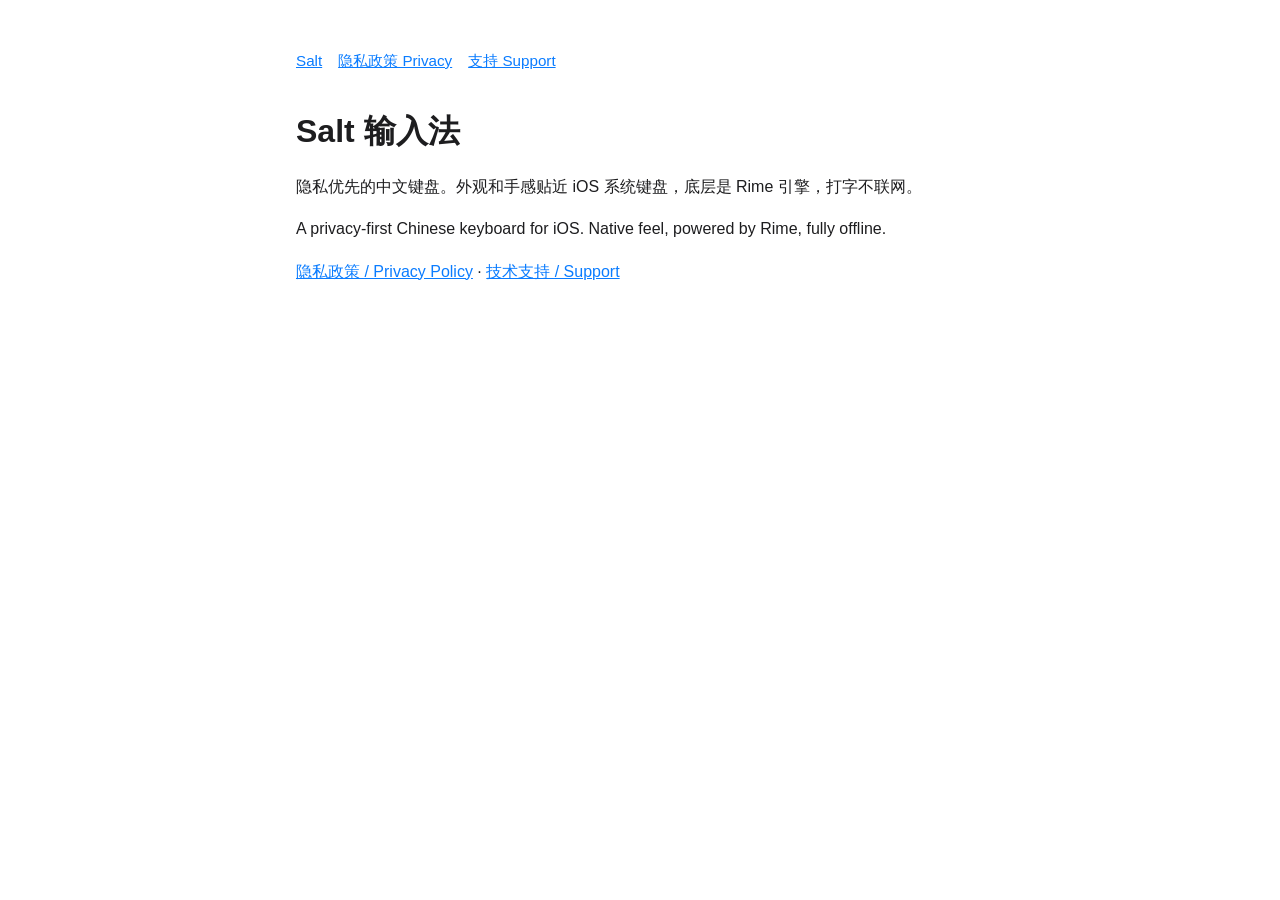
==== index.html @ 6d0b430e "Add landing, privacy policy and support pages Co-Authored-By: Claude Opus 5.5 <noreply@anthropic.com" ====
<!doctype html>
<html lang="zh-Hans">
<head>
<meta charset="utf-8">
<meta name="viewport" content="width=device-width,initial-scale=1">
<title>Salt 输入法</title>
<link rel="stylesheet" href="style.css">
</head>
<body><main>
<nav><a href="./">Salt</a><a href="privacy.html">隐私政策 Privacy</a><a href="support.html">支持 Support</a></nav>
<h1>Salt 输入法</h1>
<p>隐私优先的中文键盘。外观和手感贴近 iOS 系统键盘，底层是 Rime 引擎，打字不联网。</p>
<p>A privacy-first Chinese keyboard for iOS. Native feel, powered by Rime, fully offline.</p>
<p><a href="privacy.html">隐私政策 / Privacy Policy</a> · <a href="support.html">技术支持 / Support</a></p>
</main></body></html>
---- style.css ----
:root{--bg:#fff;--fg:#1d1d1f;--muted:#6e6e73;--line:#e5e5ea;--accent:#0a7cff}
@media (prefers-color-scheme:dark){:root{--bg:#000;--fg:#f5f5f7;--muted:#a1a1a6;--line:#2c2c2e;--accent:#4da3ff}}
*{box-sizing:border-box}
body{margin:0;background:var(--bg);color:var(--fg);font:16px/1.65 -apple-system,BlinkMacSystemFont,"PingFang SC","PingFang TC","Helvetica Neue",sans-serif}
main{max-width:720px;margin:0 auto;padding:48px 16px 80px}
h1{font-size:2rem;margin:0 0 4px}h2{font-size:1.25rem;margin:2em 0 .5em}
.muted{color:var(--muted);font-size:.9rem}
a{color:var(--accent)}
nav{display:flex;gap:16px;margin-bottom:32px;font-size:.95rem}
hr{border:0;border-top:1px solid var(--line);margin:48px 0}
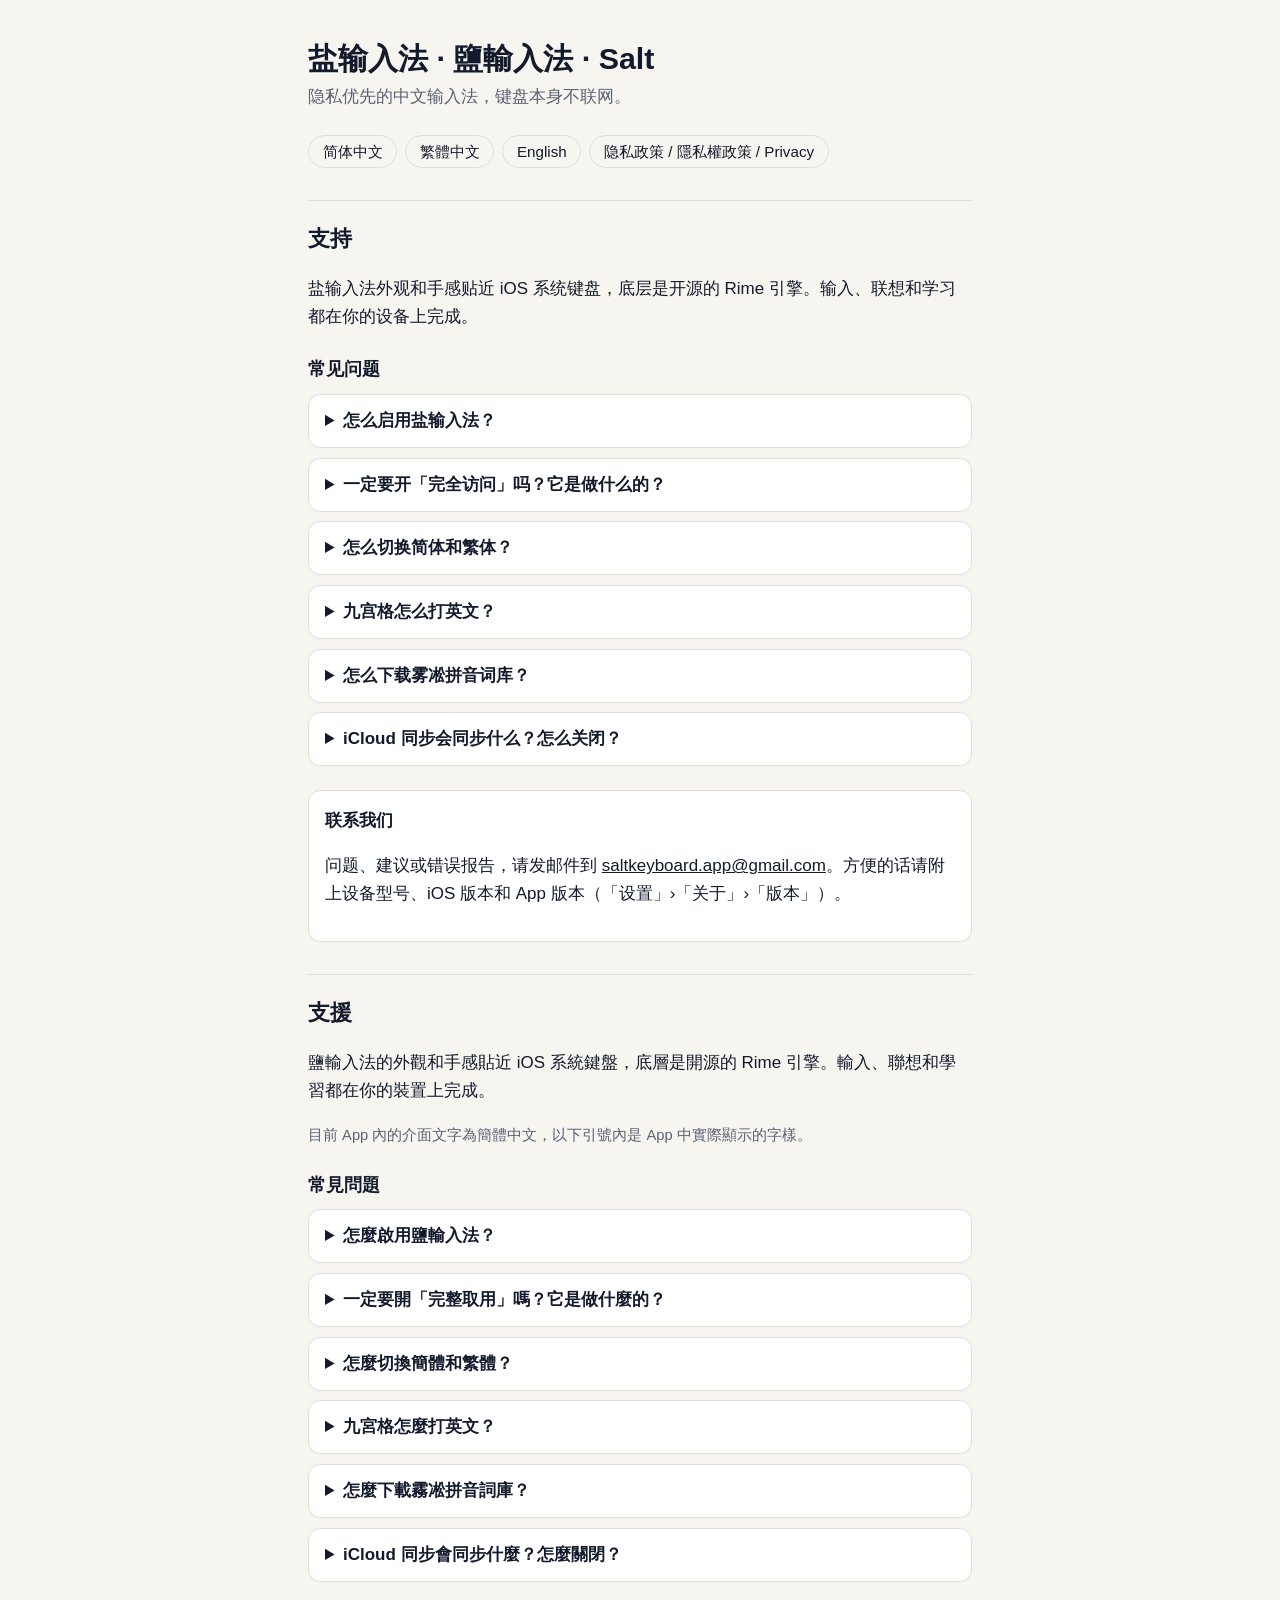
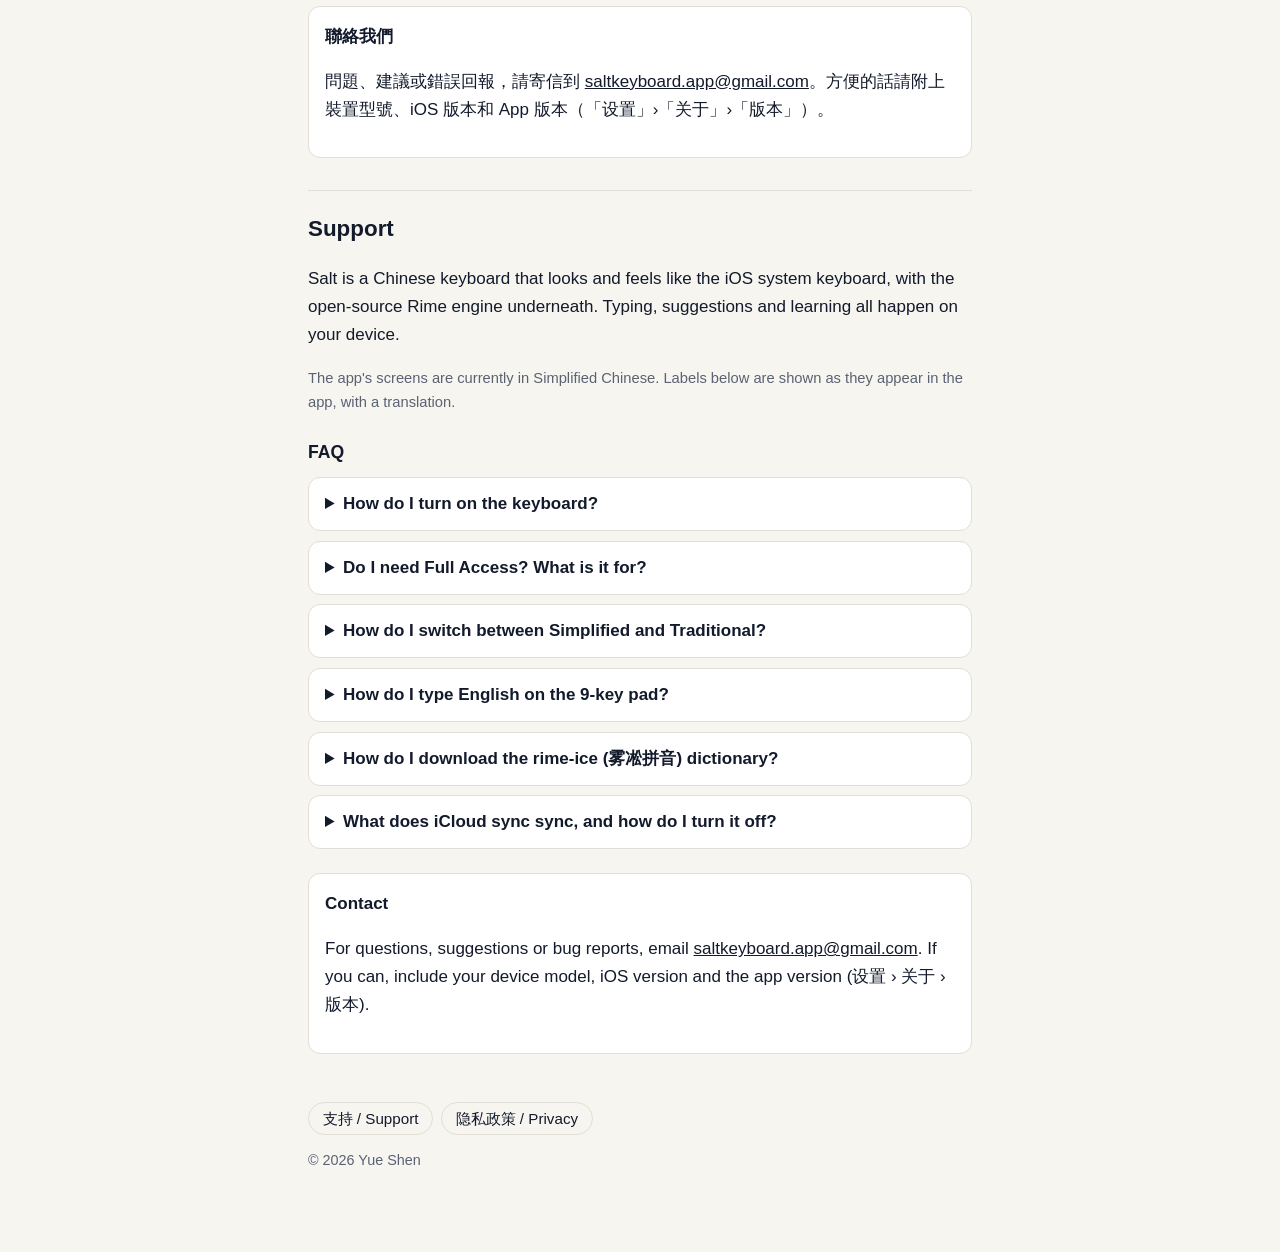
==== commit 14092d30: "Update support and privacy pages: 盐输入法 brand, iCloud sync, accurate Full Access use Co-Authored-By: " ====
--- a/index.html
+++ b/index.html
@@ -1,15 +1,228 @@
-<!doctype html>
+<!DOCTYPE html>
 <html lang="zh-Hans">
 <head>
 <meta charset="utf-8">
-<meta name="viewport" content="width=device-width,initial-scale=1">
-<title>Salt 输入法</title>
+<meta name="viewport" content="width=device-width, initial-scale=1, viewport-fit=cover">
+<meta name="color-scheme" content="light dark">
+<title>盐输入法 · 支持 | 鹽輸入法 | Salt Support</title>
+<meta name="description" content="盐输入法：隐私优先的中文键盘，键盘本身不联网。Salt: a privacy-first Chinese keyboard that never goes online.">
 <link rel="stylesheet" href="style.css">
 </head>
-<body><main>
-<nav><a href="./">Salt</a><a href="privacy.html">隐私政策 Privacy</a><a href="support.html">支持 Support</a></nav>
-<h1>Salt 输入法</h1>
-<p>隐私优先的中文键盘。外观和手感贴近 iOS 系统键盘，底层是 Rime 引擎，打字不联网。</p>
-<p>A privacy-first Chinese keyboard for iOS. Native feel, powered by Rime, fully offline.</p>
-<p><a href="privacy.html">隐私政策 / Privacy Policy</a> · <a href="support.html">技术支持 / Support</a></p>
-</main></body></html>
+<body>
+<main>
+
+<header class="brand">
+  <h1>盐输入法 · 鹽輸入法 · Salt</h1>
+  <p>隐私优先的中文输入法，键盘本身不联网。</p>
+</header>
+
+<nav class="lang" aria-label="Language">
+  <a href="#zh-Hans" lang="zh-Hans">简体中文</a>
+  <a href="#zh-Hant" lang="zh-Hant">繁體中文</a>
+  <a href="#en" lang="en">English</a>
+  <a href="privacy.html">隐私政策 / 隱私權政策 / Privacy</a>
+</nav>
+
+<!-- ============ 简体中文 ============ -->
+<section id="zh-Hans" class="lang-block" lang="zh-Hans">
+  <h2>支持</h2>
+  <p>盐输入法外观和手感贴近 iOS 系统键盘，底层是开源的 Rime 引擎。输入、联想和学习都在你的设备上完成。</p>
+
+  <h3>常见问题</h3>
+
+  <details>
+    <summary>怎么启用盐输入法？</summary>
+    <ol>
+      <li>打开 iPhone 或 iPad 的「设置」›「通用」›「键盘」›「键盘」。</li>
+      <li>点「添加新键盘」，选择「盐输入法」。</li>
+      <li>在任意输入框里长按地球键，切换到盐输入法。</li>
+    </ol>
+    <p>第一次打开盐输入法 App 时会先准备词库，请停留在进度页直到完成，之后键盘才能正常给出候选。</p>
+  </details>
+
+  <details>
+    <summary>一定要开「完全访问」吗？它是做什么的？</summary>
+    <p>不需要。关闭「完全访问」也能正常打字。iOS 对所有开启完全访问的键盘显示同一条提示，盐输入法只用它来：</p>
+    <ul>
+      <li>按键震动；</li>
+      <li>候选栏上打开盐输入法 App 的快捷入口；</li>
+      <li>让键盘把「不再自动更正的英文词」和选过的 emoji 存到与 App 共用的位置，App 才能看到它们（不开时这些只记在键盘自己那里）。</li>
+    </ul>
+    <p>开了完全访问，键盘也不联网。在密码输入框中，iOS 会自动换用系统键盘。</p>
+  </details>
+
+  <details>
+    <summary>怎么切换简体和繁体？</summary>
+    <p>打开 App，在「键盘」页的「字形」里选「简体」或「繁體」，下次弹出键盘时生效。繁體模式下，内置词库、雾凇词库和你自己加的主题词库都会转成繁体。</p>
+  </details>
+
+  <details>
+    <summary>九宫格怎么打英文？</summary>
+    <p>用九宫格打中文时，如果按键正好拼成一个英文单词，英文会出现在中文候选里。例如按 6529 可以选到 okay。英文候选不会排在第一位。</p>
+    <p>不需要的话，在「设置」›「输入」里关闭「九宫格英文候选」。</p>
+  </details>
+
+  <details>
+    <summary>怎么下载雾凇拼音词库？</summary>
+    <ol>
+      <li>打开 App，进入「词库」›「基础词库」。</li>
+      <li>在「雾凇拼音」下点「下载雾凇词库」（约 46 MB，从雾凇的 GitHub 官方仓库下载）。</li>
+      <li>下载后 App 要整理词库，第一次可能需要一两分钟，请留在本页等它完成。</li>
+      <li>在「基础词库」里选择「雾凇拼音」。</li>
+    </ol>
+    <p>之后可以在同一页「检查更新」或「删除雾凇词库」。雾凇拼音由 iDvel 维护，以 GPL-3.0 许可发布，盐输入法不内置。下载是唯一需要你主动联网的一步；键盘本身不联网。</p>
+  </details>
+
+  <details>
+    <summary>iCloud 同步会同步什么？怎么关闭？</summary>
+    <p>同步学会的词、主题词库、不再自动更正的英文词，以及模糊音、拼音方案、字形、英文拼写建议与自动更正、拼音显示在输入框中、九宫格英文候选这些输入习惯设置。键盘布局、震动等各设备分开设置。</p>
+    <p>数据存在你自己的 iCloud 私有数据库里，开发者看不到。同步由 App 完成，键盘本身不联网。</p>
+    <p>默认开启。在「设置」›「iCloud 同步」可以关闭，或点「立即同步」。更换 iCloud 账号后，App 会让你选择「合并本机数据到此账号」或「仅本机使用」。</p>
+  </details>
+
+  <div class="contact">
+    <strong>联系我们</strong>
+    <p>问题、建议或错误报告，请发邮件到 <a href="mailto:saltkeyboard.app@gmail.com">saltkeyboard.app@gmail.com</a>。方便的话请附上设备型号、iOS 版本和 App 版本（「设置」›「关于」›「版本」）。</p>
+  </div>
+</section>
+
+<!-- ============ 繁體中文 ============ -->
+<section id="zh-Hant" class="lang-block" lang="zh-Hant">
+  <h2>支援</h2>
+  <p>鹽輸入法的外觀和手感貼近 iOS 系統鍵盤，底層是開源的 Rime 引擎。輸入、聯想和學習都在你的裝置上完成。</p>
+  <p class="muted">目前 App 內的介面文字為簡體中文，以下引號內是 App 中實際顯示的字樣。</p>
+
+  <h3>常見問題</h3>
+
+  <details>
+    <summary>怎麼啟用鹽輸入法？</summary>
+    <ol>
+      <li>打開 iPhone 或 iPad 的「設定」›「一般」›「鍵盤」›「鍵盤」。</li>
+      <li>點「新增鍵盤」，選擇「鹽輸入法」。</li>
+      <li>在任何輸入框長按地球鍵，切換到鹽輸入法。</li>
+    </ol>
+    <p>第一次打開鹽輸入法 App 時會先準備詞庫，請停留在進度頁直到完成，之後鍵盤才能正常給出候選。</p>
+  </details>
+
+  <details>
+    <summary>一定要開「完整取用」嗎？它是做什麼的？</summary>
+    <p>不需要。關閉「完整取用」也能正常打字。iOS 對所有開啟完整取用的鍵盤顯示同一則提示，鹽輸入法只用它來：</p>
+    <ul>
+      <li>按鍵震動；</li>
+      <li>候選列上打開鹽輸入法 App 的捷徑；</li>
+      <li>讓鍵盤把「不再自動修正的英文字」和選過的 emoji 存到與 App 共用的位置，App 才看得到（不開時只記在鍵盤自己那裡）。</li>
+    </ul>
+    <p>開了完整取用，鍵盤也不連網。在密碼輸入框中，iOS 會自動換用系統鍵盤。</p>
+  </details>
+
+  <details>
+    <summary>怎麼切換簡體和繁體？</summary>
+    <p>打開 App，在「键盘」頁的「字形」選「简体」或「繁體」，下次叫出鍵盤時生效。繁體模式下，內建詞庫、霧凇詞庫和你自己加的主題詞庫都會轉成繁體。</p>
+  </details>
+
+  <details>
+    <summary>九宮格怎麼打英文？</summary>
+    <p>用九宮格打中文時，如果按鍵剛好拼成一個英文單字，英文會出現在中文候選裡。例如按 6529 可以選到 okay。英文候選不會排在第一個。</p>
+    <p>不需要的話，在「设置」›「输入」關閉「九宫格英文候选」。</p>
+  </details>
+
+  <details>
+    <summary>怎麼下載霧凇拼音詞庫？</summary>
+    <ol>
+      <li>打開 App，進入「词库」›「基础词库」。</li>
+      <li>在「雾凇拼音」下點「下载雾凇词库」（約 46 MB，從霧凇的 GitHub 官方儲存庫下載）。</li>
+      <li>下載後 App 要整理詞庫，第一次可能需要一兩分鐘，請留在本頁等它完成。</li>
+      <li>在「基础词库」選擇「雾凇拼音」。</li>
+    </ol>
+    <p>之後可以在同一頁「检查更新」或「删除雾凇词库」。霧凇拼音由 iDvel 維護，以 GPL-3.0 授權發布，鹽輸入法不內建。下載是唯一需要你主動連網的一步；鍵盤本身不連網。</p>
+    <p class="muted">注音一律使用內建詞庫。</p>
+  </details>
+
+  <details>
+    <summary>iCloud 同步會同步什麼？怎麼關閉？</summary>
+    <p>同步學會的詞、主題詞庫、不再自動修正的英文字，以及模糊音、拼音方案、字形、英文拼字建議與自動修正、拼音顯示在輸入框中、九宮格英文候選這些輸入習慣設定。鍵盤佈局、震動等各裝置分開設定。</p>
+    <p>資料存在你自己的 iCloud 私人資料庫裡，開發者看不到。同步由 App 完成，鍵盤本身不連網。</p>
+    <p>預設開啟。在「设置」›「iCloud 同步」可以關閉，或點「立即同步」。更換 iCloud 帳號後，App 會讓你選擇「合并本机数据到此账号」或「仅本机使用」。</p>
+  </details>
+
+  <div class="contact">
+    <strong>聯絡我們</strong>
+    <p>問題、建議或錯誤回報，請寄信到 <a href="mailto:saltkeyboard.app@gmail.com">saltkeyboard.app@gmail.com</a>。方便的話請附上裝置型號、iOS 版本和 App 版本（「设置」›「关于」›「版本」）。</p>
+  </div>
+</section>
+
+<!-- ============ English ============ -->
+<section id="en" class="lang-block" lang="en">
+  <h2>Support</h2>
+  <p>Salt is a Chinese keyboard that looks and feels like the iOS system keyboard, with the open-source Rime engine underneath. Typing, suggestions and learning all happen on your device.</p>
+  <p class="muted">The app's screens are currently in Simplified Chinese. Labels below are shown as they appear in the app, with a translation.</p>
+
+  <h3>FAQ</h3>
+
+  <details>
+    <summary>How do I turn on the keyboard?</summary>
+    <ol>
+      <li>Open Settings › General › Keyboard › Keyboards.</li>
+      <li>Tap Add New Keyboard and choose Salt (shown as 盐输入法 or 鹽輸入法 when your device is set to Chinese).</li>
+      <li>In any text field, touch and hold the globe key and switch to Salt.</li>
+    </ol>
+    <p>The first time you open the Salt app it prepares its dictionaries. Stay on the progress page until it finishes; the keyboard offers full suggestions after that.</p>
+  </details>
+
+  <details>
+    <summary>Do I need Full Access? What is it for?</summary>
+    <p>No. Typing works normally with Full Access off. iOS shows the same warning for every keyboard that asks for Full Access. Salt uses it only for:</p>
+    <ul>
+      <li>haptic feedback on key presses;</li>
+      <li>the shortcut on the candidate bar that opens the Salt app;</li>
+      <li>letting the keyboard save English words you told it not to autocorrect, and the emoji you pick, where the app can see them. Without Full Access they stay with the keyboard only.</li>
+    </ul>
+    <p>The keyboard never goes online, with or without Full Access. In password fields iOS switches to the system keyboard automatically.</p>
+  </details>
+
+  <details>
+    <summary>How do I switch between Simplified and Traditional?</summary>
+    <p>In the app, on the 键盘 (Keyboard) tab, set 字形 (Script) to 简体 (Simplified) or 繁體 (Traditional). It takes effect the next time the keyboard appears. Traditional converts every dictionary, including rime-ice and your own topic word lists.</p>
+  </details>
+
+  <details>
+    <summary>How do I type English on the 9-key pad?</summary>
+    <p>When the keys you press on the 9-key pad also spell an English word, the word appears among the Chinese candidates. For example, 6529 offers "okay". English words are never ranked first.</p>
+    <p>To turn this off, go to 设置 (Settings) › 输入 (Input) and switch off 九宫格英文候选 (9-key English candidates).</p>
+  </details>
+
+  <details>
+    <summary>How do I download the rime-ice (雾凇拼音) dictionary?</summary>
+    <ol>
+      <li>In the app, open 词库 (Dictionaries) › 基础词库 (Base dictionary).</li>
+      <li>Under 雾凇拼音, tap 下载雾凇词库 (Download). It is about 46 MB, from the official rime-ice repository on GitHub.</li>
+      <li>The app then prepares the dictionary. The first time can take a minute or two; stay on the page until it finishes.</li>
+      <li>Choose 雾凇拼音 as the base dictionary.</li>
+    </ol>
+    <p>The same page lets you check for updates (检查更新) or remove it (删除雾凇词库). rime-ice is maintained by iDvel under GPL-3.0 and is not bundled with Salt. The keyboard itself never goes online.</p>
+  </details>
+
+  <details>
+    <summary>What does iCloud sync sync, and how do I turn it off?</summary>
+    <p>It syncs the words Salt has learned, your topic word lists, English words you told it not to autocorrect, and these typing settings: fuzzy pinyin, pinyin scheme, script, English suggestions and autocorrect, pinyin shown in the text field, and 9-key English candidates. Keyboard layout, haptics and similar settings stay per device.</p>
+    <p>The data lives in your own private iCloud database, where the developer can't see it. The app does the syncing; the keyboard itself never goes online.</p>
+    <p>Sync is on by default. Turn it off, or tap 立即同步 (Sync now), in 设置 (Settings) › iCloud 同步. If you switch iCloud accounts, the app asks whether to merge this device's data into the new account or keep it on this device only.</p>
+  </details>
+
+  <div class="contact">
+    <strong>Contact</strong>
+    <p>For questions, suggestions or bug reports, email <a href="mailto:saltkeyboard.app@gmail.com">saltkeyboard.app@gmail.com</a>. If you can, include your device model, iOS version and the app version (设置 › 关于 › 版本).</p>
+  </div>
+</section>
+
+<footer>
+  <nav class="pages">
+    <a href="index.html">支持 / Support</a>
+    <a href="privacy.html">隐私政策 / Privacy</a>
+  </nav>
+  <p>© 2026 Yue Shen</p>
+</footer>
+
+</main>
+</body>
+</html>
--- a/style.css
+++ b/style.css
@@ -1,10 +1,99 @@
-:root{--bg:#fff;--fg:#1d1d1f;--muted:#6e6e73;--line:#e5e5ea;--accent:#0a7cff}
-@media (prefers-color-scheme:dark){:root{--bg:#000;--fg:#f5f5f7;--muted:#a1a1a6;--line:#2c2c2e;--accent:#4da3ff}}
-*{box-sizing:border-box}
-body{margin:0;background:var(--bg);color:var(--fg);font:16px/1.65 -apple-system,BlinkMacSystemFont,"PingFang SC","PingFang TC","Helvetica Neue",sans-serif}
-main{max-width:720px;margin:0 auto;padding:48px 16px 80px}
-h1{font-size:2rem;margin:0 0 4px}h2{font-size:1.25rem;margin:2em 0 .5em}
-.muted{color:var(--muted);font-size:.9rem}
-a{color:var(--accent)}
-nav{display:flex;gap:16px;margin-bottom:32px;font-size:.95rem}
-hr{border:0;border-top:1px solid var(--line);margin:48px 0}
+:root {
+  color-scheme: light dark;
+  --bg: #F7F5F0;
+  --card: #FFFFFF;
+  --text: #121A2B;
+  --muted: #5A6273;
+  --accent: #121A2B;
+  --rule: #E2DED5;
+}
+
+@media (prefers-color-scheme: dark) {
+  :root {
+    --bg: #121A2B;
+    --card: #1E2840;
+    --text: #F7F5F0;
+    --muted: #B9BFCC;
+    --accent: #FFB547;
+    --rule: #2C3858;
+  }
+}
+
+* { box-sizing: border-box; }
+
+html { -webkit-text-size-adjust: 100%; }
+
+body {
+  margin: 0;
+  background: var(--bg);
+  color: var(--text);
+  font: 17px/1.65 -apple-system, BlinkMacSystemFont, "PingFang SC", "PingFang TC",
+        "Hiragino Sans GB", "Microsoft YaHei", "Helvetica Neue", sans-serif;
+}
+
+main {
+  max-width: 44rem;
+  margin: 0 auto;
+  padding: 1.5rem 1.25rem 4rem;
+}
+
+header.brand { padding: 1rem 0 0.5rem; }
+header.brand h1 { margin: 0; font-size: 1.9rem; line-height: 1.2; }
+header.brand p { margin: 0.4rem 0 0; color: var(--muted); }
+
+nav.lang {
+  display: flex;
+  flex-wrap: wrap;
+  gap: 0.5rem;
+  margin: 1rem 0 1.5rem;
+}
+nav.lang a, nav.pages a {
+  color: var(--accent);
+  text-decoration: none;
+  border: 1px solid var(--rule);
+  border-radius: 999px;
+  padding: 0.2rem 0.85rem;
+  font-size: 0.95rem;
+}
+
+section.lang-block {
+  border-top: 1px solid var(--rule);
+  padding-top: 1.25rem;
+  margin-top: 2rem;
+}
+
+h2 { font-size: 1.4rem; margin: 0 0 0.75rem; }
+h3 { font-size: 1.1rem; margin: 1.5rem 0 0.4rem; }
+
+a { color: var(--accent); }
+
+details {
+  background: var(--card);
+  border: 1px solid var(--rule);
+  border-radius: 12px;
+  padding: 0.75rem 1rem;
+  margin: 0.6rem 0;
+}
+details summary { cursor: pointer; font-weight: 600; }
+details[open] summary { margin-bottom: 0.4rem; }
+details p, details ol, details ul { margin: 0.4rem 0; }
+
+.contact {
+  background: var(--card);
+  border: 1px solid var(--rule);
+  border-radius: 12px;
+  padding: 1rem;
+  margin-top: 1.5rem;
+}
+
+.muted { color: var(--muted); font-size: 0.92rem; }
+
+ul, ol { padding-left: 1.3rem; }
+li { margin: 0.2rem 0; }
+
+footer {
+  margin-top: 3rem;
+  color: var(--muted);
+  font-size: 0.9rem;
+}
+footer nav.pages { display: flex; gap: 0.5rem; margin-bottom: 0.75rem; }
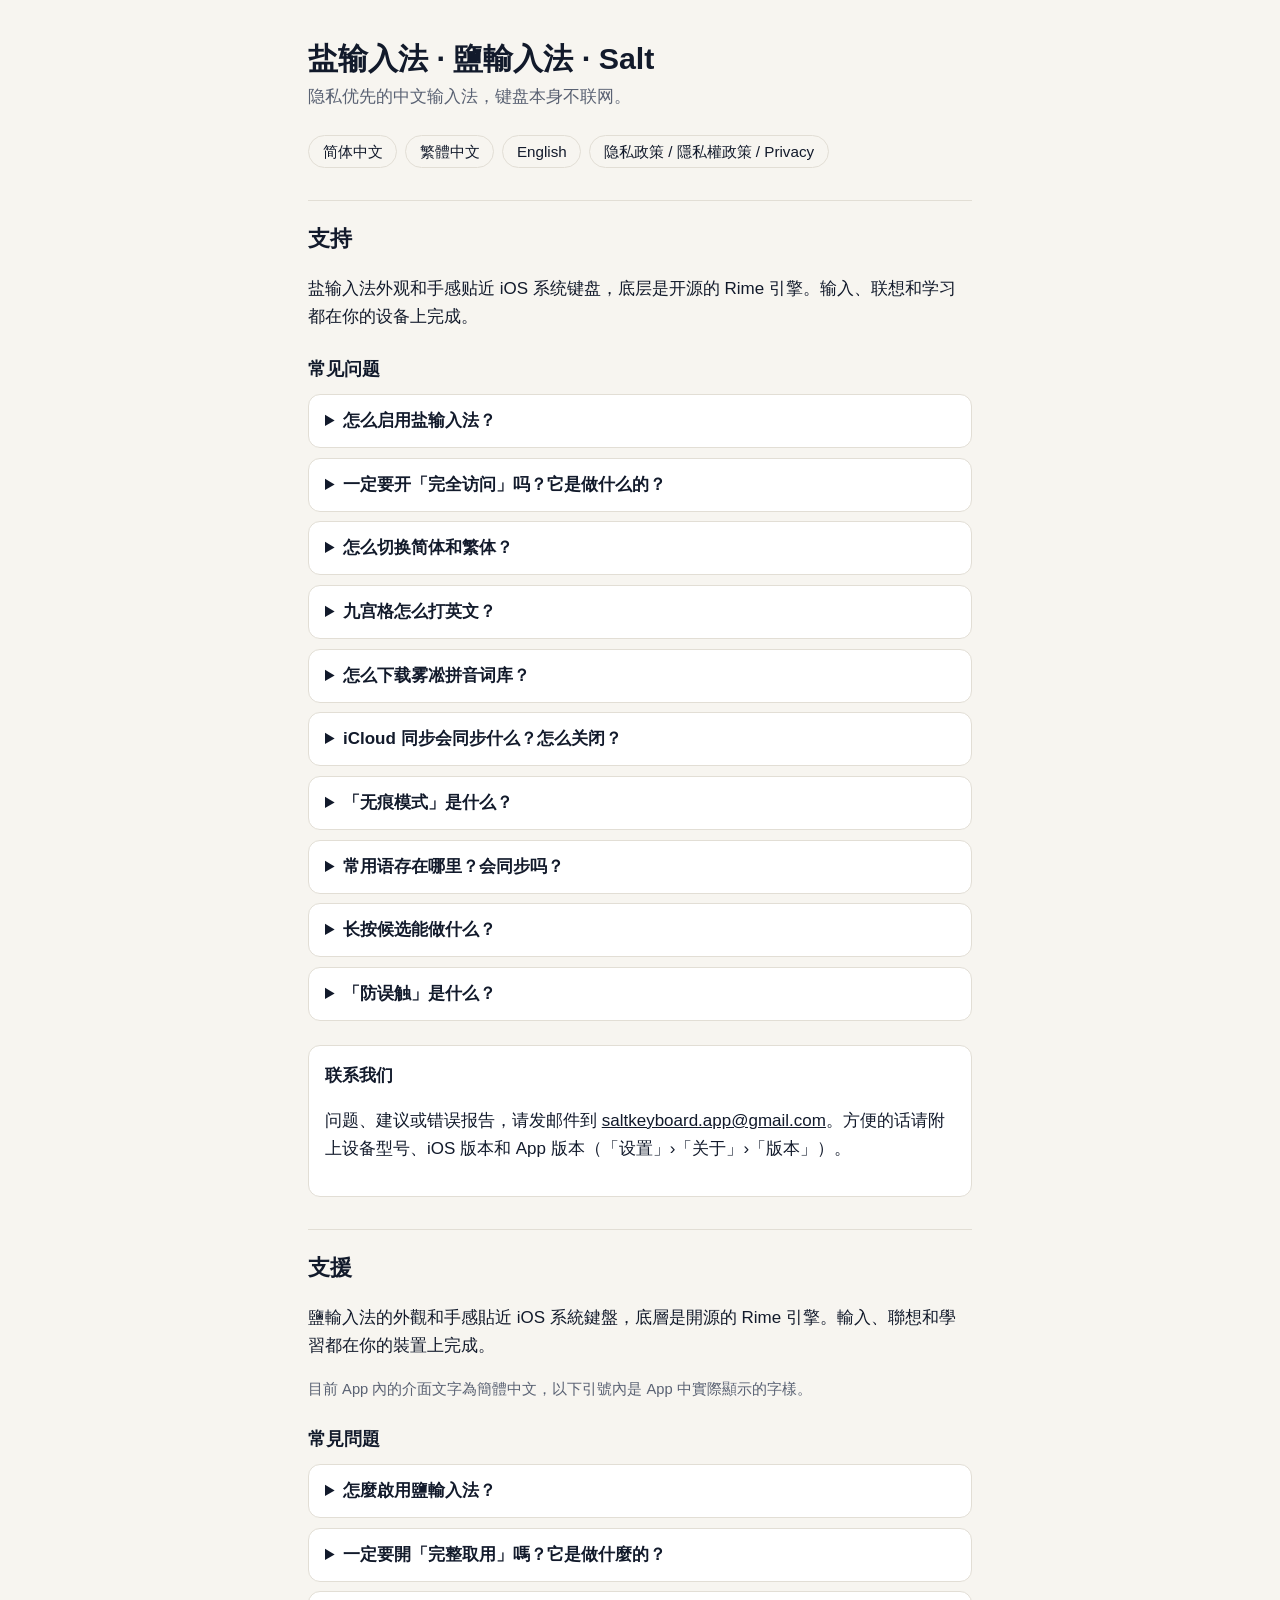
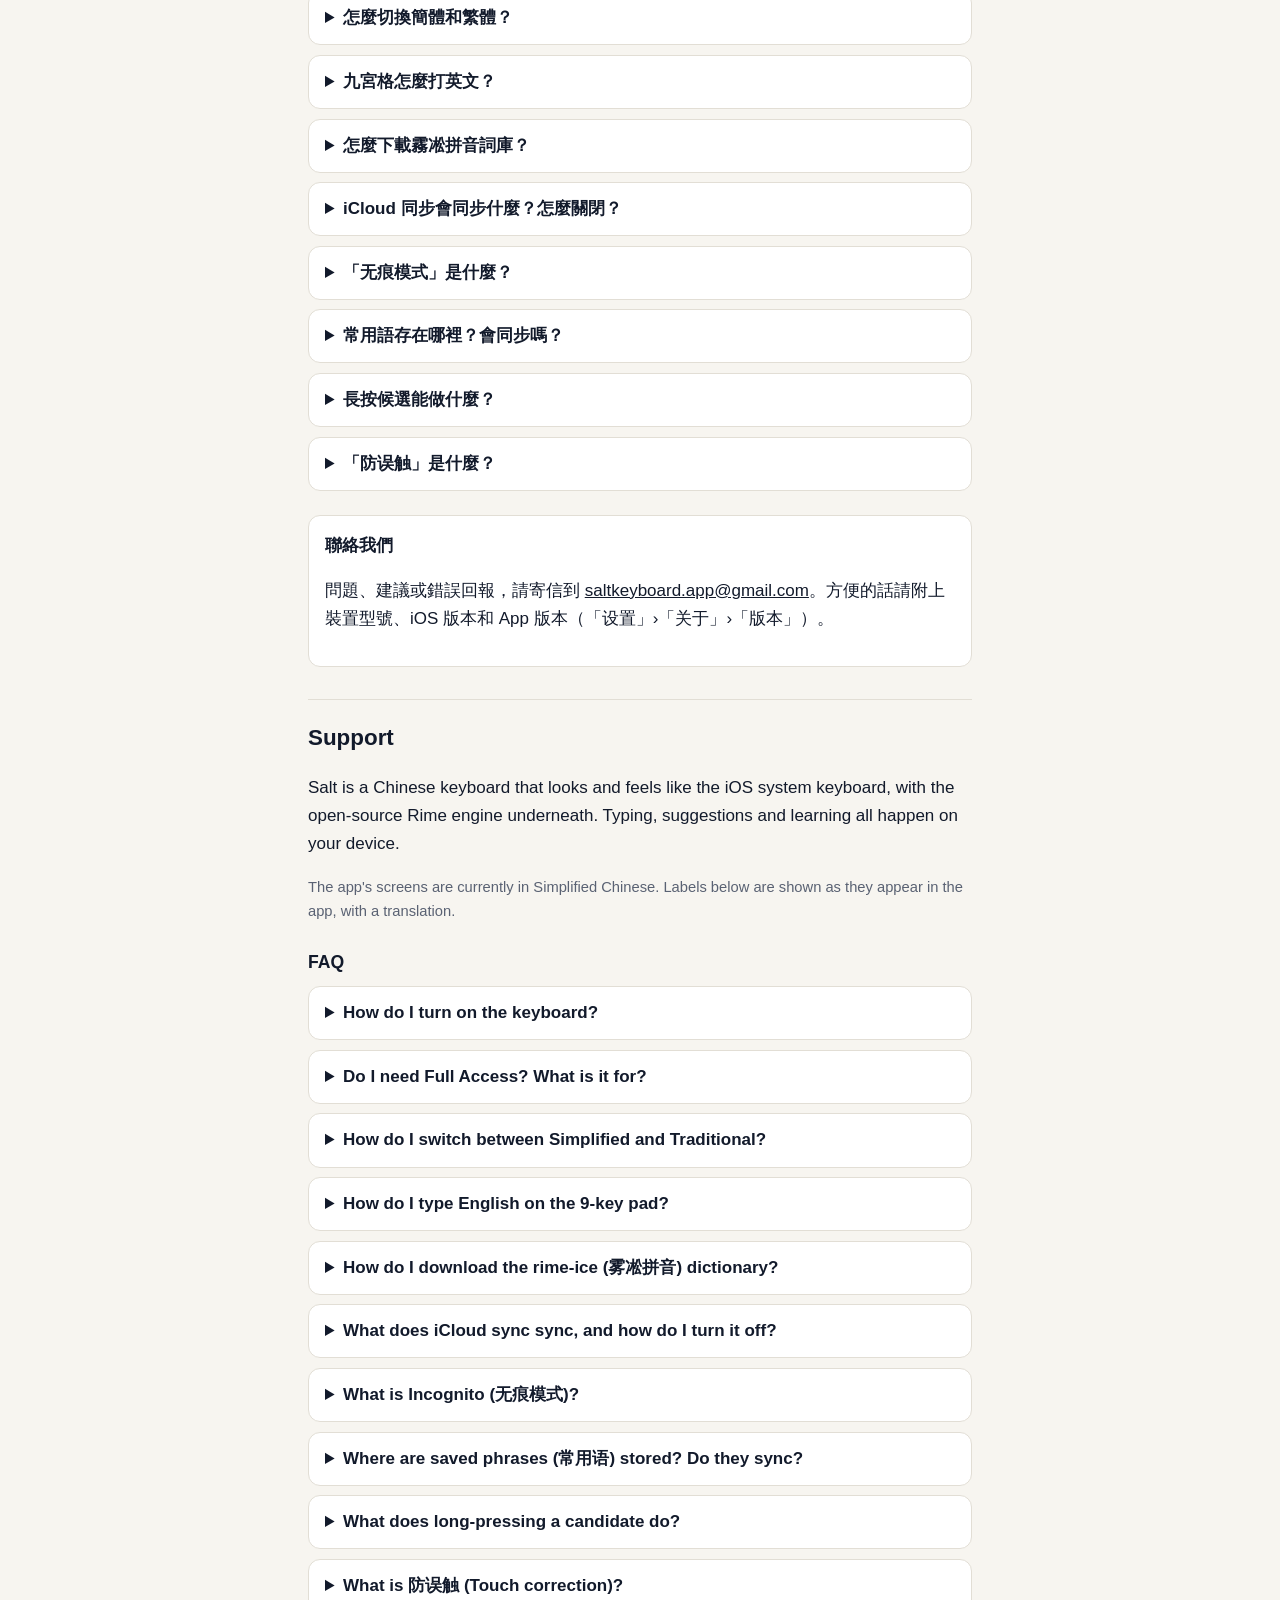
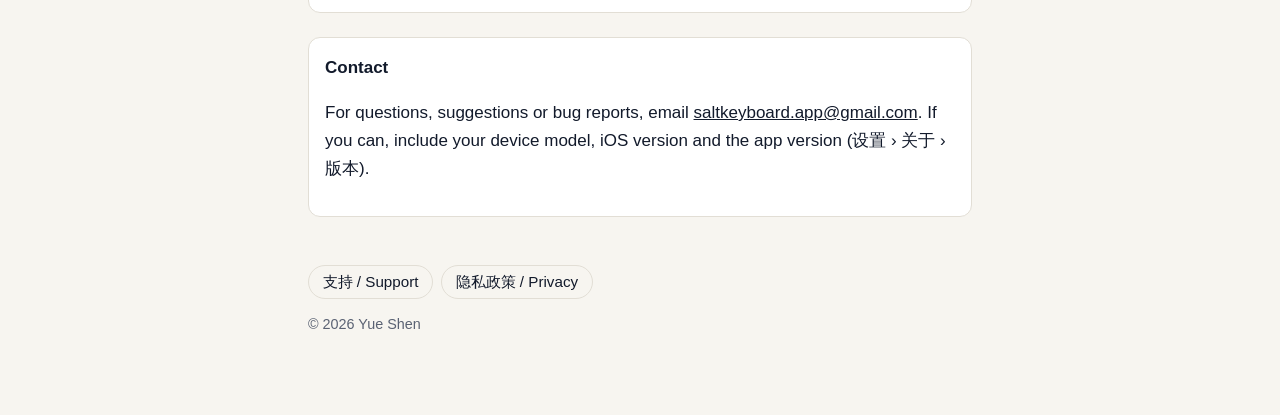
==== commit 22d74113: "Build 5: system paste button, incognito reminders, candidate delete/pin, touch correction, TestFligh" ====
--- a/index.html
+++ b/index.html
@@ -45,8 +45,9 @@
     <p>不需要。关闭「完全访问」也能正常打字。iOS 对所有开启完全访问的键盘显示同一条提示，盐输入法只用它来：</p>
     <ul>
       <li>按键震动；</li>
-      <li>候选栏上打开盐输入法 App 的快捷入口；</li>
-      <li>让键盘把「不再自动更正的英文词」和选过的 emoji 存到与 App 共用的位置，App 才能看到它们（不开时这些只记在键盘自己那里）。</li>
+      <li>快捷面板里的「粘贴」：这是 iOS 系统的粘贴按钮，点一下直接粘贴，不会弹出「允许粘贴」的询问；只有你点它时键盘才拿到剪贴板内容，直接放进输入框，不保存、不上传；</li>
+      <li>快捷面板里打开盐输入法 App 的快捷入口；</li>
+      <li>让键盘把你在键盘里改的设置、「不再自动更正的英文词」和选过的 emoji 存到与 App 共用的位置，App 才能看到它们，英文词也因此能随 iCloud 同步（不开时这些只记在键盘自己那里，不同步）。</li>
     </ul>
     <p>开了完全访问，键盘也不联网。在密码输入框中，iOS 会自动换用系统键盘。</p>
   </details>
@@ -75,9 +76,33 @@
 
   <details>
     <summary>iCloud 同步会同步什么？怎么关闭？</summary>
-    <p>同步学会的词、主题词库、不再自动更正的英文词，以及模糊音、拼音方案、字形、英文拼写建议与自动更正、拼音显示在输入框中、九宫格英文候选这些输入习惯设置。键盘布局、震动等各设备分开设置。</p>
+    <p>同步学会的词、主题词库、不再自动更正的英文词，以及模糊音、拼音方案、字形、英文拼写建议与自动更正、拼音显示在输入框中、九宫格英文候选、九宫格简拼这些输入习惯设置。键盘布局、震动等各设备分开设置。</p>
     <p>数据存在你自己的 iCloud 私有数据库里，开发者看不到。同步由 App 完成，键盘本身不联网。</p>
     <p>默认开启。在「设置」›「iCloud 同步」可以关闭，或点「立即同步」。更换 iCloud 账号后，App 会让你选择「合并本机数据到此账号」或「仅本机使用」。</p>
+  </details>
+
+  <details>
+    <summary>「无痕模式」是什么？</summary>
+    <p>点候选栏左侧的齿轮打开快捷面板，再点「无痕模式」。打开后，盐不再学习你选的词，也不记住不再自动更正的英文词和选过的 emoji，直到你手动关掉。</p>
+    <p>开着时，候选栏左侧的齿轮换成划掉的眼睛，空格键上显示「无痕」，每次弹出键盘会短暂提示（点提示就能关掉），App 主页也会显示提醒。连续开了 24 小时以上，会问你一次要不要关掉。</p>
+    <p>不论开不开无痕模式，键盘都不联网。</p>
+  </details>
+
+  <details>
+    <summary>常用语存在哪里？会同步吗？</summary>
+    <p>在 App 的「设置」›「键盘」›「常用语」里添加和修改。在键盘的快捷面板里点「常用语」，轻点一条就能输入。</p>
+    <p>常用语只存在这台设备上（App 与键盘共用的位置），不同步、不上传。</p>
+  </details>
+
+  <details>
+    <summary>长按候选能做什么？</summary>
+    <p>长按候选栏里的一个词，可以「删除」或「置顶」它。删除学会的词会从本机的用户词库里删掉；内置词库里的词删不掉，键盘会提示。置顶后，下次打同样的拼音，这个词排第一。置顶记录只存在这台设备上，不同步。</p>
+  </details>
+
+  <details>
+    <summary>「防误触」是什么？</summary>
+    <p>用全键盘打拼音时，如果点在两个键中间或按键边缘，键盘会根据前面打的字母，用 App 内置的字母概率表判断你更可能想按哪个键。判断在设备上完成，不收集任何数据。</p>
+    <p>在「设置」›「键盘」里开关，默认开启。九宫格、英文和大写状态下不起作用。</p>
   </details>
 
   <div class="contact">
@@ -109,8 +134,9 @@
     <p>不需要。關閉「完整取用」也能正常打字。iOS 對所有開啟完整取用的鍵盤顯示同一則提示，鹽輸入法只用它來：</p>
     <ul>
       <li>按鍵震動；</li>
-      <li>候選列上打開鹽輸入法 App 的捷徑；</li>
-      <li>讓鍵盤把「不再自動修正的英文字」和選過的 emoji 存到與 App 共用的位置，App 才看得到（不開時只記在鍵盤自己那裡）。</li>
+      <li>快捷面板裡的「粘贴」（貼上）：這是 iOS 系統的貼上按鈕，點一下直接貼上，不會跳出「允許貼上」的詢問；只有你點它時鍵盤才拿到剪貼簿內容，直接放進輸入框，不儲存、不上傳；</li>
+      <li>快捷面板裡打開鹽輸入法 App 的捷徑；</li>
+      <li>讓鍵盤把你在鍵盤裡改的設定、「不再自動修正的英文字」和選過的 emoji 存到與 App 共用的位置，App 才看得到，英文字也因此能隨 iCloud 同步（不開時只記在鍵盤自己那裡，不會同步）。</li>
     </ul>
     <p>開了完整取用，鍵盤也不連網。在密碼輸入框中，iOS 會自動換用系統鍵盤。</p>
   </details>
@@ -140,9 +166,33 @@
 
   <details>
     <summary>iCloud 同步會同步什麼？怎麼關閉？</summary>
-    <p>同步學會的詞、主題詞庫、不再自動修正的英文字，以及模糊音、拼音方案、字形、英文拼字建議與自動修正、拼音顯示在輸入框中、九宮格英文候選這些輸入習慣設定。鍵盤佈局、震動等各裝置分開設定。</p>
+    <p>同步學會的詞、主題詞庫、不再自動修正的英文字，以及模糊音、拼音方案、字形、英文拼字建議與自動修正、拼音顯示在輸入框中、九宮格英文候選、九宮格簡拼這些輸入習慣設定。鍵盤佈局、震動等各裝置分開設定。</p>
     <p>資料存在你自己的 iCloud 私人資料庫裡，開發者看不到。同步由 App 完成，鍵盤本身不連網。</p>
     <p>預設開啟。在「设置」›「iCloud 同步」可以關閉，或點「立即同步」。更換 iCloud 帳號後，App 會讓你選擇「合并本机数据到此账号」或「仅本机使用」。</p>
+  </details>
+
+  <details>
+    <summary>「无痕模式」是什麼？</summary>
+    <p>點候選列左側的齒輪打開快捷面板，再點「无痕模式」。打開後，鹽不再學習你選的詞，也不記住不再自動修正的英文字和選過的 emoji，直到你手動關掉。</p>
+    <p>開著時，候選列左側的齒輪會換成劃掉的眼睛，空白鍵上顯示「無痕」，每次叫出鍵盤會短暫提示（點提示就能關掉），App 主頁也會顯示提醒。連續開了 24 小時以上，會問你一次要不要關掉。</p>
+    <p>不論開不開無痕模式，鍵盤都不連網。</p>
+  </details>
+
+  <details>
+    <summary>常用語存在哪裡？會同步嗎？</summary>
+    <p>在 App 的「设置」›「键盘」›「常用语」裡新增和修改。在鍵盤的快捷面板裡點「常用语」，輕點一條就能輸入。</p>
+    <p>常用語只存在這台裝置上（App 與鍵盤共用的位置），不同步、不上傳。</p>
+  </details>
+
+  <details>
+    <summary>長按候選能做什麼？</summary>
+    <p>長按候選列裡的一個詞，可以刪除或置頂它。刪除學會的詞會從本機的使用者詞庫裡刪掉；內建詞庫裡的詞刪不掉，鍵盤會提示。置頂後，下次打同樣的拼音，這個詞排第一。置頂記錄只存在這台裝置上，不同步。</p>
+  </details>
+
+  <details>
+    <summary>「防误触」是什麼？</summary>
+    <p>用全鍵盤打拼音時，如果點在兩個鍵中間或按鍵邊緣，鍵盤會根據前面打的字母，用 App 內建的字母機率表判斷你比較可能想按哪個鍵。判斷在裝置上完成，不收集任何資料。</p>
+    <p>在「设置」›「键盘」開關，預設開啟。九宮格、英文和大寫狀態下不起作用。</p>
   </details>
 
   <div class="contact">
@@ -174,8 +224,9 @@
     <p>No. Typing works normally with Full Access off. iOS shows the same warning for every keyboard that asks for Full Access. Salt uses it only for:</p>
     <ul>
       <li>haptic feedback on key presses;</li>
-      <li>the shortcut on the candidate bar that opens the Salt app;</li>
-      <li>letting the keyboard save English words you told it not to autocorrect, and the emoji you pick, where the app can see them. Without Full Access they stay with the keyboard only.</li>
+      <li>Paste (粘贴) in the quick panel: it is the iOS system paste button, so one tap pastes with no "Allow Paste" prompt. The keyboard gets the clipboard only when you tap it, puts the text straight into the text field, and never stores or uploads it;</li>
+      <li>the quick panel shortcut that opens the Salt app;</li>
+      <li>letting the keyboard save settings you change in the keyboard, English words you told it not to autocorrect, and the emoji you pick, where the app can see them, which also lets those English words sync with iCloud. Without Full Access they stay with the keyboard only and don't sync.</li>
     </ul>
     <p>The keyboard never goes online, with or without Full Access. In password fields iOS switches to the system keyboard automatically.</p>
   </details>
@@ -204,9 +255,33 @@
 
   <details>
     <summary>What does iCloud sync sync, and how do I turn it off?</summary>
-    <p>It syncs the words Salt has learned, your topic word lists, English words you told it not to autocorrect, and these typing settings: fuzzy pinyin, pinyin scheme, script, English suggestions and autocorrect, pinyin shown in the text field, and 9-key English candidates. Keyboard layout, haptics and similar settings stay per device.</p>
+    <p>It syncs the words Salt has learned, your topic word lists, English words you told it not to autocorrect, and these typing settings: fuzzy pinyin, pinyin scheme, script, English suggestions and autocorrect, pinyin shown in the text field, 9-key English candidates, and 9-key abbreviations (九宫格简拼). Keyboard layout, haptics and similar settings stay per device.</p>
     <p>The data lives in your own private iCloud database, where the developer can't see it. The app does the syncing; the keyboard itself never goes online.</p>
     <p>Sync is on by default. Turn it off, or tap 立即同步 (Sync now), in 设置 (Settings) › iCloud 同步. If you switch iCloud accounts, the app asks whether to merge this device's data into the new account or keep it on this device only.</p>
+  </details>
+
+  <details>
+    <summary>What is Incognito (无痕模式)?</summary>
+    <p>Tap the gear at the left of the candidate bar to open the quick panel, then tap 无痕模式 (Incognito). While it's on, Salt stops learning the words you pick, and stops remembering English words you told it not to autocorrect and the emoji you pick, until you turn it off.</p>
+    <p>While it's on, the gear changes to a crossed-out eye, the space bar shows 无痕 (Incognito), a short notice appears each time the keyboard comes up (tap it to turn Incognito off), and the app's home screen shows a reminder. After 24 hours on, Salt asks you once whether to turn it off.</p>
+    <p>The keyboard never goes online, with Incognito on or off.</p>
+  </details>
+
+  <details>
+    <summary>Where are saved phrases (常用语) stored? Do they sync?</summary>
+    <p>Add and edit them in the app under 设置 (Settings) › 键盘 (Keyboard) › 常用语 (Saved phrases). In the keyboard's quick panel, tap 常用语 and then tap a phrase to type it.</p>
+    <p>Saved phrases are stored only on this device (in the space the app and keyboard share). They are never synced or uploaded.</p>
+  </details>
+
+  <details>
+    <summary>What does long-pressing a candidate do?</summary>
+    <p>Long-press a word in the candidate bar to delete or pin it. Deleting a learned word removes it from the user dictionary on your device; words in the built-in dictionary can't be deleted, and the keyboard tells you so. A pinned word comes first the next time you type the same pinyin. Pins are stored only on this device and don't sync.</p>
+  </details>
+
+  <details>
+    <summary>What is 防误触 (Touch correction)?</summary>
+    <p>When you type pinyin on the full keyboard and tap between two keys or near a key's edge, the keyboard looks at the letters before it and uses a letter-probability table built into the app to pick the key you more likely meant. This happens on device; no data is collected.</p>
+    <p>Turn it on or off in 设置 (Settings) › 键盘 (Keyboard). It's on by default and does nothing on the 9-key pad, in English, or with Shift on.</p>
   </details>
 
   <div class="contact">
